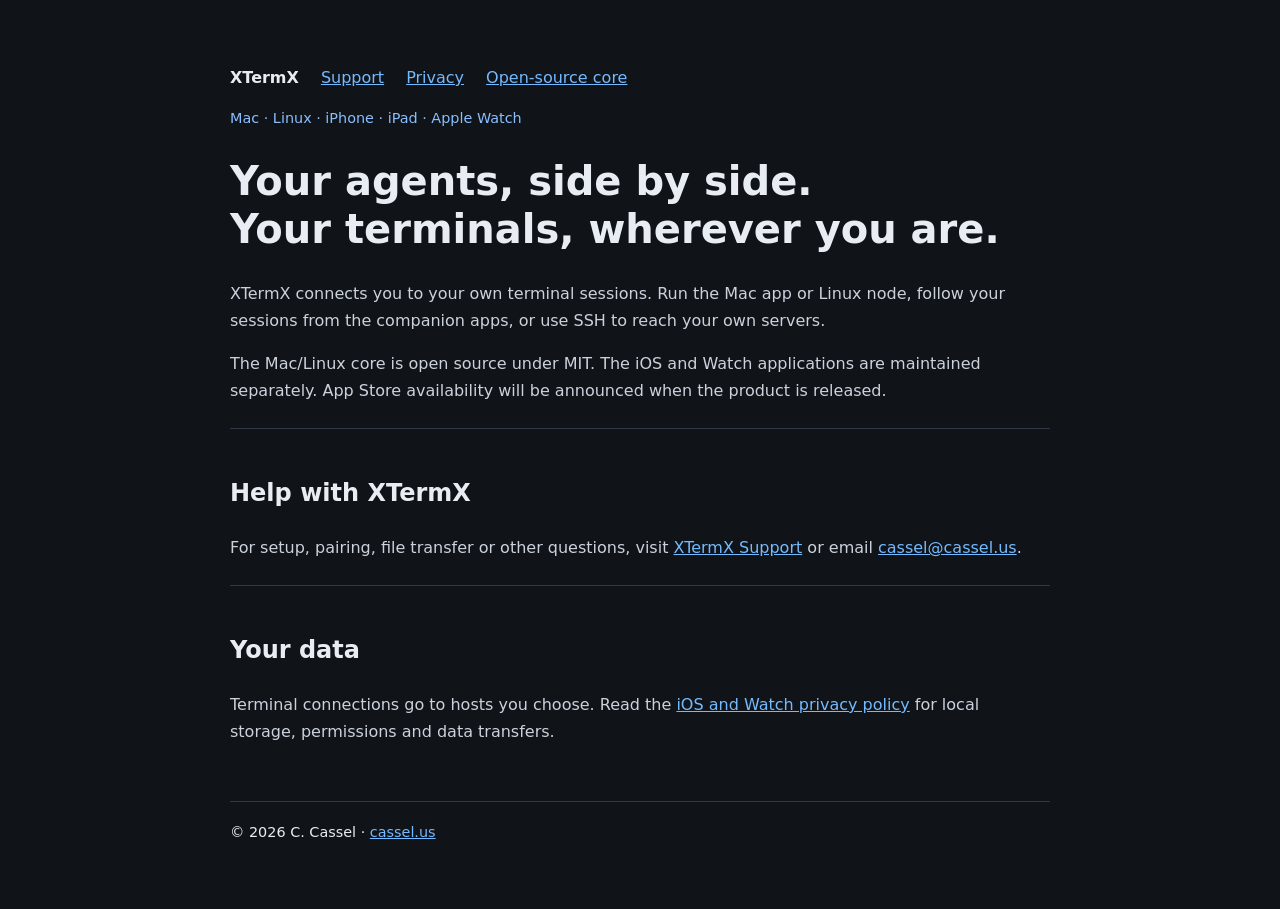
==== docs/site/index.html @ eb53dcf9 "Publish XTermX support and iOS companion privacy pages" ====
<!doctype html><html lang="en"><head><meta charset="utf-8"><meta name="viewport" content="width=device-width,initial-scale=1"><title>XTermX — Support and Privacy</title><link rel="stylesheet" href="style.css"></head><body><nav><strong>XTermX</strong><a href="support.html">Support</a><a href="privacy.html">Privacy</a><a href="https://github.com/cassel/xtermx-core">Open-source core</a></nav><main><p class="tag">Mac · Linux · iPhone · iPad · Apple Watch</p><h1>Your agents, side by side.<br>Your terminals, wherever you are.</h1><p>XTermX connects you to your own terminal sessions. Run the Mac app or Linux node, follow your sessions from the companion apps, or use SSH to reach your own servers.</p><p>The Mac/Linux core is open source under MIT. The iOS and Watch applications are maintained separately. App Store availability will be announced when the product is released.</p><article><h2>Help with XTermX</h2><p>For setup, pairing, file transfer or other questions, visit <a href="support.html">XTermX Support</a> or email <a href="mailto:cassel@cassel.us">cassel@cassel.us</a>.</p></article><article><h2>Your data</h2><p>Terminal connections go to hosts you choose. Read the <a href="privacy.html">iOS and Watch privacy policy</a> for local storage, permissions and data transfers.</p></article></main><footer>© 2026 C. Cassel · <a href="https://cassel.us">cassel.us</a></footer></body></html>
---- docs/site/style.css ----
:root{color-scheme:dark;font-family:system-ui,-apple-system,sans-serif;background:#101318;color:#e8edf4}body{max-width:820px;margin:64px auto;padding:0 24px;line-height:1.7}a{color:#74baff}nav{display:flex;gap:22px;flex-wrap:wrap}h1{font-size:2.5rem;line-height:1.2}h2{margin-top:2rem}p,li{color:#cbd2dc}.tag{color:#89bfff;font-size:.9rem}article{border-top:1px solid #303844;margin-top:24px;padding-top:12px}footer{margin-top:56px;border-top:1px solid #303844;padding-top:18px;font-size:.9rem}code{background:#202630;padding:2px 5px;border-radius:4px}
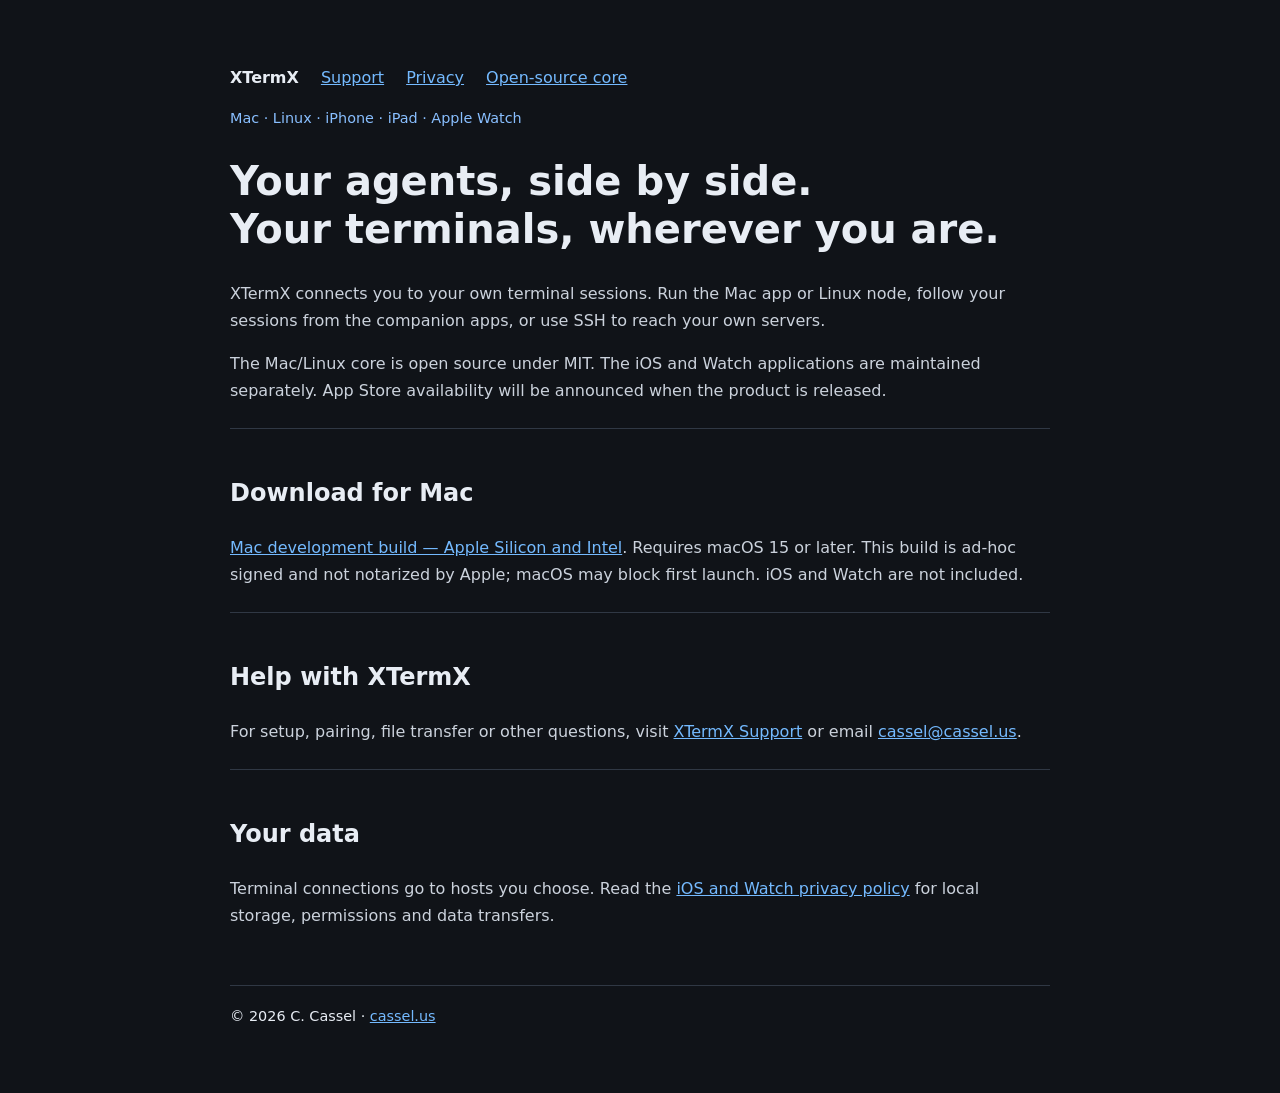
==== commit ae3582be: "Link the verified universal Mac development download" ====
--- a/docs/site/index.html
+++ b/docs/site/index.html
@@ -1 +1 @@
-<!doctype html><html lang="en"><head><meta charset="utf-8"><meta name="viewport" content="width=device-width,initial-scale=1"><title>XTermX — Support and Privacy</title><link rel="stylesheet" href="style.css"></head><body><nav><strong>XTermX</strong><a href="support.html">Support</a><a href="privacy.html">Privacy</a><a href="https://github.com/cassel/xtermx-core">Open-source core</a></nav><main><p class="tag">Mac · Linux · iPhone · iPad · Apple Watch</p><h1>Your agents, side by side.<br>Your terminals, wherever you are.</h1><p>XTermX connects you to your own terminal sessions. Run the Mac app or Linux node, follow your sessions from the companion apps, or use SSH to reach your own servers.</p><p>The Mac/Linux core is open source under MIT. The iOS and Watch applications are maintained separately. App Store availability will be announced when the product is released.</p><article><h2>Help with XTermX</h2><p>For setup, pairing, file transfer or other questions, visit <a href="support.html">XTermX Support</a> or email <a href="mailto:cassel@cassel.us">cassel@cassel.us</a>.</p></article><article><h2>Your data</h2><p>Terminal connections go to hosts you choose. Read the <a href="privacy.html">iOS and Watch privacy policy</a> for local storage, permissions and data transfers.</p></article></main><footer>© 2026 C. Cassel · <a href="https://cassel.us">cassel.us</a></footer></body></html>
+<!doctype html><html lang="en"><head><meta charset="utf-8"><meta name="viewport" content="width=device-width,initial-scale=1"><title>XTermX — Support and Privacy</title><link rel="stylesheet" href="style.css"></head><body><nav><strong>XTermX</strong><a href="support.html">Support</a><a href="privacy.html">Privacy</a><a href="https://github.com/cassel/xtermx-core">Open-source core</a></nav><main><p class="tag">Mac · Linux · iPhone · iPad · Apple Watch</p><h1>Your agents, side by side.<br>Your terminals, wherever you are.</h1><p>XTermX connects you to your own terminal sessions. Run the Mac app or Linux node, follow your sessions from the companion apps, or use SSH to reach your own servers.</p><p>The Mac/Linux core is open source under MIT. The iOS and Watch applications are maintained separately. App Store availability will be announced when the product is released.</p><article><h2>Download for Mac</h2><p><a href="https://github.com/cassel/xtermx-core/releases/tag/dev-2026.10.17">Mac development build — Apple Silicon and Intel</a>. Requires macOS 15 or later. This build is ad-hoc signed and not notarized by Apple; macOS may block first launch. iOS and Watch are not included.</p></article><article><h2>Help with XTermX</h2><p>For setup, pairing, file transfer or other questions, visit <a href="support.html">XTermX Support</a> or email <a href="mailto:cassel@cassel.us">cassel@cassel.us</a>.</p></article><article><h2>Your data</h2><p>Terminal connections go to hosts you choose. Read the <a href="privacy.html">iOS and Watch privacy policy</a> for local storage, permissions and data transfers.</p></article></main><footer>© 2026 C. Cassel · <a href="https://cassel.us">cassel.us</a></footer></body></html>
